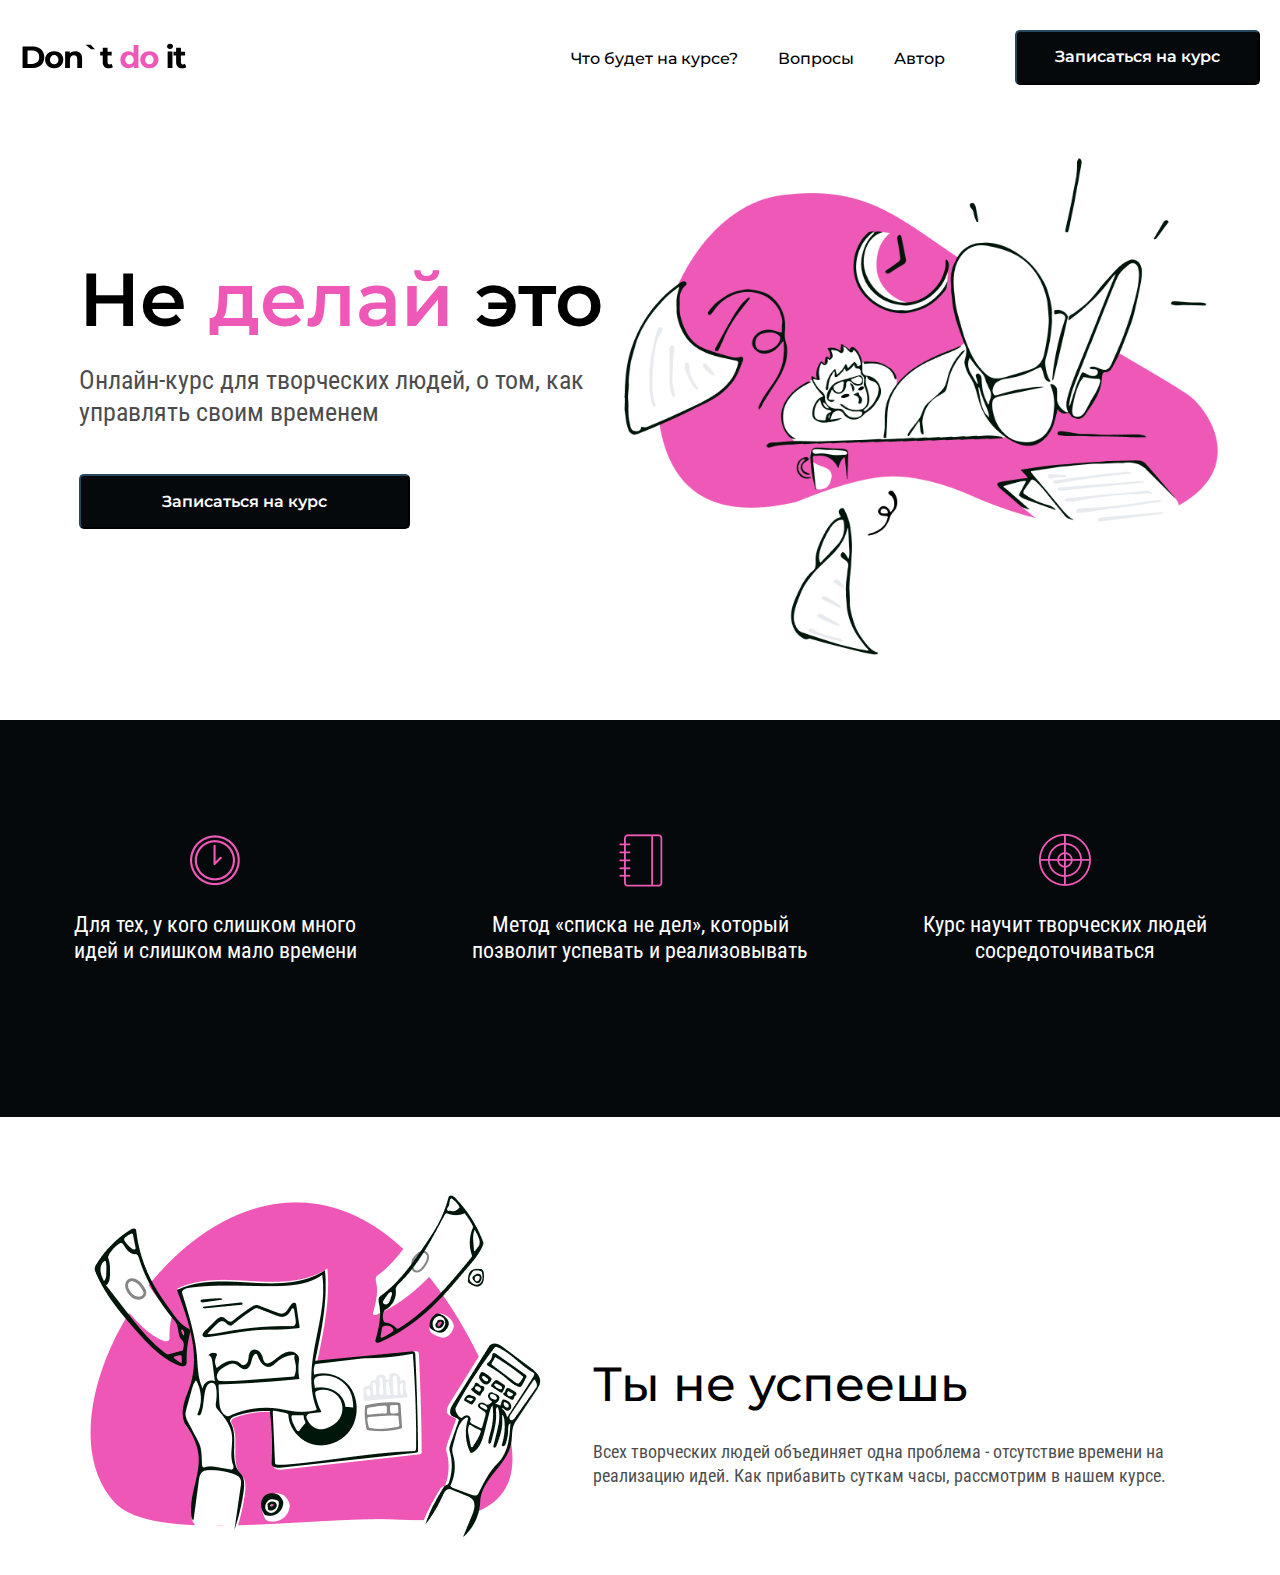
==== lw7/index.html @ a8d950de "Add 5, 6, 7 lw" ====
<!DOCTYPE html>
<html lang="ru">
<head>
    <title>Don't do it</title>
    <meta charset="UTF-8" />
    <meta name="viewport" content="width=device-width, initial-scale=1.0" />

    <link rel="stylesheet" href="css/style.css" />

    <link href="https://fonts.googleapis.com/css2?family=Roboto+Condensed&display=swap" rel="stylesheet" />
    <link href="https://fonts.googleapis.com/css2?family=Montserrat:wght@500;600;700&family=Roboto+Condensed&display=swap" rel="stylesheet" />
</head>

<body>
    <div class="main-container">
        <header class="header__wrap">
            <a href="#">
                <img class="header__logo-icon" src="images/header__menu_black-logo.svg" alt="Логотип Don't do it" />
            </a>

            <menu class="header__menu">
                <li class="header__menu-item">
                    <a href="#">Что будет на курсе?</a>
                </li>
                <li class="header__menu-item">
                    <a href="#">Вопросы</a>
                </li>
                <li class="header__menu-item">
                    <a href="#">Автор</a>
                </li>
            </menu>

            <button class="header__action-button">
                Записаться на курс
            </button>

            <div class="header__mobile-menu-button"></div>
        </header>
    </div>

    <div class="main-container">
        <div class="banner">
            <div class="banner__text-wrap">
                <h1 class="banner__main-header">
                    Не <span class="marker-text">делай</span> это
                </h1>

                <p class="banner__subtitle">
                    Онлайн-курс для творческих людей, о том, как управлять своим временем
                </p>

                <button class="banner__button">
                    Записаться на курс
                </button>
            </div>

            <div class="banner__image-wrap">
                <img src="images/banner_image.png" class="banner__image" alt="Курс Не делай это" />
            </div>
        </div>
    </div>

    <section class="skills">
        <div class="skills__item-wrap">
            <img src="images/skills_time.png" alt="Иконка время" />
            <p class="skills__item-text">
                Для тех, у кого слишком много<br /> идей и слишком мало времени
            </p>
        </div>

        <div class="skills__item-wrap">
            <img src="images/skills_notebook.png" alt="Иконка заметки">
            <p class="skills__item-text">
                Метод «списка не дел», который <br /> позволит успевать и реализовывать
            </p>
        </div>

        <div class="skills__item-wrap">
            <img src="images/skills_target.png" alt="Иконка цель" />
            <p class="skills__item-text">
                Курс научит творческих людей сосредоточиваться
            </p>
        </div>
    </section>

    <div class="main-container">
        <section class="problems">
            <div class="problems__content-wrap">
                <div class="problems__image-left-wrap">
                    <img src="images/problems_tasks.png" class="problems__image" alt="Картинка многозадачность" />
                </div>

                <div class="problems__right-wrap">
                    <h3 class="section_header problems__section-header">Ты не успеешь</h3>
                    <p class="problems__description">
                        Всех творческих людей объединяет одна проблема - отсутствие времени на<br /> реализацию идей.
                        Как прибавить суткам часы, рассмотрим в нашем курсе.
                    </p>
                </div>
            </div>

<!--        <div class="problems__content-wrap" style="margin-top: 79px">-->
<!--            <div class="problems__left-wrap">-->
<!--                <div class="problems__left-text-wrap ">-->
<!--                    <h3 class="section_header problems__section-header-right">Опять дедлайн</h3>-->
<!--                    <p class="problems__description">-->
<!--                        В мире, где столько всего интересного, когда же успевать жить?-->
<!--                    </p>-->
<!--                </div>-->
<!--            </div>-->
<!--            <div class="problems__image-right-wrap">-->
<!--                <img src="images/problems_deadline.png" class="" alt="Картинка многозадачность" />-->
<!--            </div>-->
<!--        </div>-->
        </section>
    </div>

<!--<section class="you-can">-->
<!--    <h3 class="you-can__section-header section_header">На курсе ты <span class="marker-text">сможешь</span></h3>-->
<!--    <div class="you_can__card-wrap">-->
<!--        <div class="you-can__card highlight-background">-->
<!--            <img src="images/you_can_one.png" class="you-can__card-icon" alt="" />-->
<!--            <p class="you-can__description highlight-text">-->
<!--                Понять, что нужно делать, а что делать не стоит.-->
<!--            </p>-->
<!--        </div>-->

<!--        <div class="you-can__card highlight-background">-->
<!--            <img src="images/you_can_two.png" class="you-can__card-icon" alt="" />-->
<!--            <p class="you-can__description highlight-text">-->
<!--                Перестать себя искусственно ограничивать.-->
<!--            </p>-->
<!--        </div>-->

<!--        <div class="you-can__card highlight-background">-->
<!--            <img src="images/you_can_three.png" class="you-can__card-icon" alt="" />-->
<!--            <p class="you-can__description highlight-text">-->
<!--                Определить сильные стороны и начать использовать слабые.-->
<!--            </p>-->
<!--        </div>-->

<!--        <div class="you-can__card highlight-background">-->
<!--            <img src="images/you_can_four.png" class="you-can__card-icon" alt="" />-->
<!--            <p class="you-can__description highlight-text">-->
<!--                Научиться достигать любой цели в 3 понятных шага.-->
<!--            </p>-->
<!--        </div>-->

<!--        <div class="you-can__card highlight-background">-->
<!--            <img src="images/you_can_five.png" class="you-can__card-icon" alt="" />-->
<!--            <p class="you-can__description highlight-text">-->
<!--                Сотрудничать эффективно и с правильными людьми.-->
<!--            </p>-->
<!--        </div>-->

<!--        <div class="you-can__card highlight-background">-->
<!--            <img src="images/you_can_six.png" class="you-can__card-icon" alt="" />-->
<!--            <p class="you-can__description highlight-text">-->
<!--                Оптимизировать общение с клиентами и проведение совещаний.-->
<!--            </p>-->
<!--        </div>-->
<!--    </div>-->
<!--</section>-->

<!--<footer class="highlight-background footer-wrap">-->
<!--    <div class="footer__light-logotype">-->
<!--        <img src="images/footer_light_logotype.png" alt="Логотип don't do it" />-->
<!--    </div>-->
<!--</footer>-->

</body>
---- lw7/css/style.css ----
body
{
     margin: 0;
     padding: 0;

     color: #000;
     background-color: #fff;
}

a
{
     text-decoration: none;
     color: #000000;
}


/*screen width*/
.main-container
{
     margin: 0 auto;
     padding: 0 20px;
     max-width: 1680px;
}


/*h1-h6*/
.section_header
{
     font: normal 500 48px/59px 'Montserrat', sans-serif;
}


/*colors*/
.marker-text
{
     color: #EE58B6
}


/*header*/
.header__wrap
{
     margin: 30px 0 0 0;
     padding: 0;
     height: 55px;

     display: flex;
     flex-direction: row;
     align-items: center;
}

.header__logo-icon
{
     margin-left: 2px;
     margin-top: 1px;
}

.header__menu
{
     display: none;
}

.header__action-button
{
     display: none;
}

.header__mobile-menu-button
{
     width: 55px;
     height: 55px;
     margin-left: auto;

     background-color: #05090C;
     border-radius: 5px;
}


/*banner*/
.banner
{
     margin: 42px 0 0 0;
     display: flex;
     justify-content: space-between;
     align-items: center;
     flex-direction: column-reverse;
}

.banner__text-wrap
{
     margin-left: 0;
     text-align: center;
}

.banner__main-header
{
     margin: 0;
     font: normal 600 40px/122.35% 'Montserrat', sans-serif;
}

.banner__subtitle
{
     margin-top: 20px;
     margin-bottom: 28px;
     max-width: 545px;

     font: normal 400 21px/120% 'Roboto Condensed', sans-serif;
     opacity: 0.7;
}

.banner__button
{
     margin-top: 0;

     padding: 18px 38px 17px;
     border-radius: 5px;

     text-align: center;
     font:  normal 600 16px/16px  'Montserrat', sans-serif;

     background-color: #05090C;
     border-color: #05090C;
     color: #FFFFFF;
}

.banner__image-wrap
{
     display: flex;
     justify-content: center;
}

.banner__image
{
     margin: 0;
     max-width: 400px;
     width: 90%;
}


/*skills*/
.skills
{
     margin-top: 65px;
     padding: 40px 0 40px 0;

     display: flex;
     flex-wrap: wrap;
     justify-content: center;

     background-color: #05090C;
     color: #fff;
}

.skills__item-wrap
{
     margin: 25px 0;
     width: 337px;
     text-align: center;
}

.skills__item-text
{
     margin-top: 18px;
     margin-bottom: 0;
     font: normal 400 19px/120% 'Roboto Condensed', sans-serif;
}


/*problems*/
.problems
{
     margin-top: 72px;
     margin-bottom: 35px;
}

.problems__content-wrap
{
     display: flex;
     justify-content: center;
}

.problems__image-left-wrap
{
     flex-grow: 1;
     display: flex;
     justify-content: flex-end;

}
.problems__image-right-wrap
{
     flex-grow: 1;
     display: flex;
     justify-content: flex-start;
     margin-right: 100px;
}

.problems__image
{
     padding: 0 26px;
}

.problems__description
{
     font: normal 400 18px/135% 'Roboto Condensed', sans-serif;
     opacity: 0.7;
}

.problems__right-wrap
{
     align-self: center;
     padding: 0 52px 0 26px;
     flex-grow: 1;
}

.problems__left-wrap
{
     align-self: center;
     padding: 0 171px 0 0;
     flex-grow: 1;
     display: flex;
     justify-content: flex-end;
}

.problems__section-header-right
{
     margin: 9px 0 26px 0;
}

.problems__section-header
{
     margin: 132px 0 26px 0;
}

.problems__left-text-wrap
{
     max-width: 516px;
}


/*you_can*/
.you-can
{
     margin-top: 85px;

     display: flex;
     flex-direction: column;
     justify-content: center;
}

.you_can__card-wrap
{
     max-width: 1300px;
     margin: auto;

     display: flex;
     flex-wrap: wrap;
     justify-content: center;
}

.you-can__description
{
     font: normal 400 18px/21px 'Roboto Condensed', sans-serif;
}

.you-can__card
{
     margin: 0 14px 28px 18px;
     padding: 32px 37px 28px;
     max-width: 282px;

     border-radius: 7px;
}

.you-can__section-header
{
     text-align: center;
     margin-bottom: 59px;
}


/*footer*/
footer
{
     padding: 30px 0 37px;
     display: flex;
     justify-content: center;
}

.footer-wrap
{
     margin-top: 260px;
}

@media screen and (min-width: 480px)
{
     /*banner*/
     .banner__main-header
     {
          font-size: 58px;
     }

     .banner__subtitle
     {
          font-size: 26px;
     }

     .banner__button
     {
          padding: 18px 81px 17px;
     }

     /*skills*/
     .skills__item-wrap
     {
          margin: 25px 44px;
     }

     .skills__item-text
     {
          font-size: 22px;
     }
}

@media screen and (min-width: 768px)
{
     /*header*/
     .header__action-button
     {
          margin: 0 0 0 auto;
          padding: 17px 38px 18px 38px;
          border-radius: 5px;
          display: block;

          text-align: center;
          font:  normal 600 16px/16px  'Montserrat', sans-serif;

          background-color: #05090C;
          border-color: #05090C;

          color: #FFFFFF;
     }

     .header__mobile-menu-button
     {
          margin-left: 70px;
     }

     /*banner*/
     .banner
     {
          margin: 43px 42px 0 42px;
     }

     .banner__main-header
     {
          font-size: 75px;
     }

     .banner__button
     {
          margin-top: 18px;
     }
}

@media screen and (min-width: 1024px)
{
     /*header*/
     .header__menu
     {
          display: flex;
          margin: 2px 70px 0 auto;
          padding-inline-start: 0;

          font:  normal 500 16px/20px  'Montserrat', sans-serif;
     }

     .header__menu-item
     {
          margin-left: 40px;
          list-style-type: none;
     }

     .header__action-button
     {
          margin-left: 0;
     }

     .header__mobile-menu-button
     {
          display: none;
     }
}

@media screen and (min-width: 1150px)
{
     /*banner*/
     .banner
     {
          flex-direction: row;
     }

     .banner__text-wrap
     {
          margin-left: 17px;
          text-align: start;
          min-width: 545px;
     }

     .banner__image-wrap
     {
          justify-content: flex-end;
     }

     .banner__image
     {
          margin-top: 30px;
          max-width: 762px;
          width: 100%;
     }

     /*skills*/
     .skills
     {
          padding: 85px 0 128px 0;
     }
}

@media screen and (min-width: 1366px)
{
     /*header*/

     .header__menu
     {
          margin-right: 99px;
     }

     .header__menu-item
     {
          margin-left: 87px;
     }

     /*banner*/
     .banner
     {
          justify-content: space-around;
     }
}

@media screen and (min-width: 1680px)
{
     /*banner*/
     .banner
     {
          margin-right: 85px;
          justify-content: space-between;
     }

     .banner__main-header
     {
          font-size: 100px;
     }

     .banner__image
     {
          max-width: 762px;
          width: 100%;
     }
}
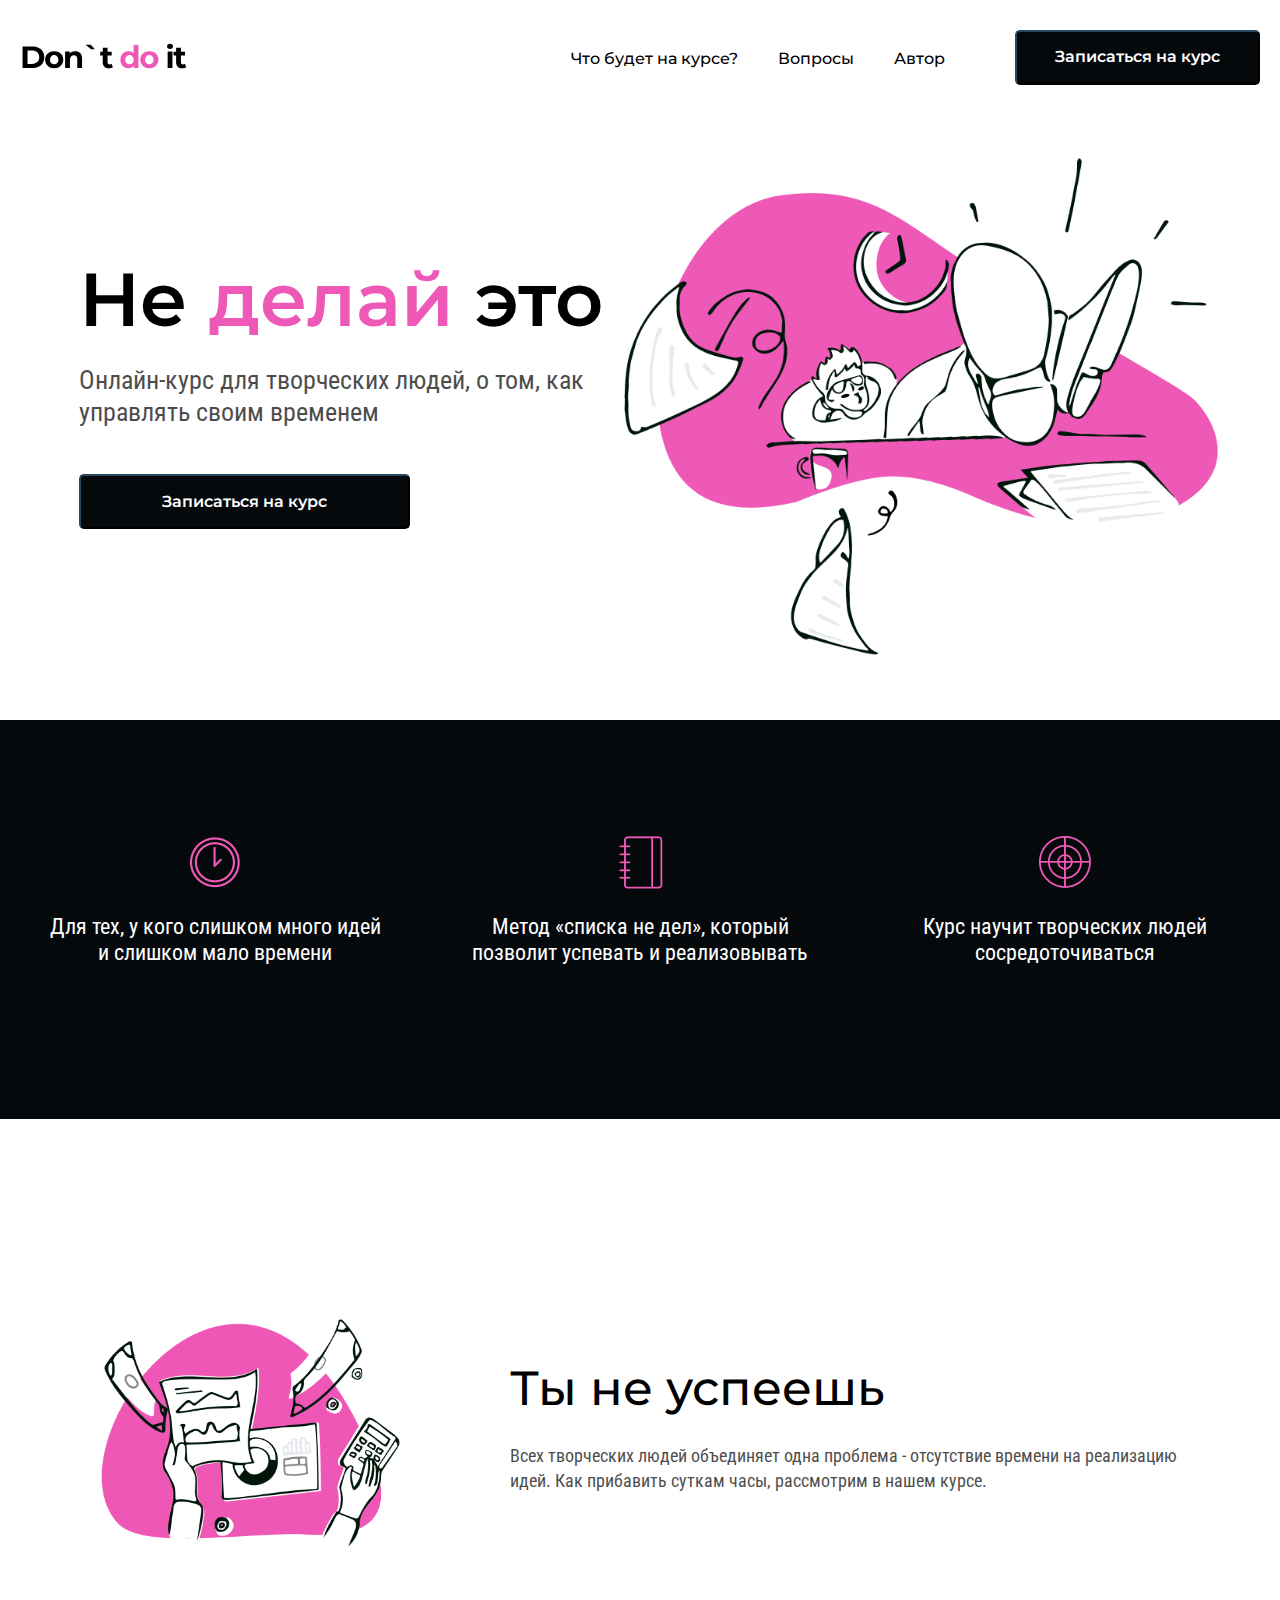
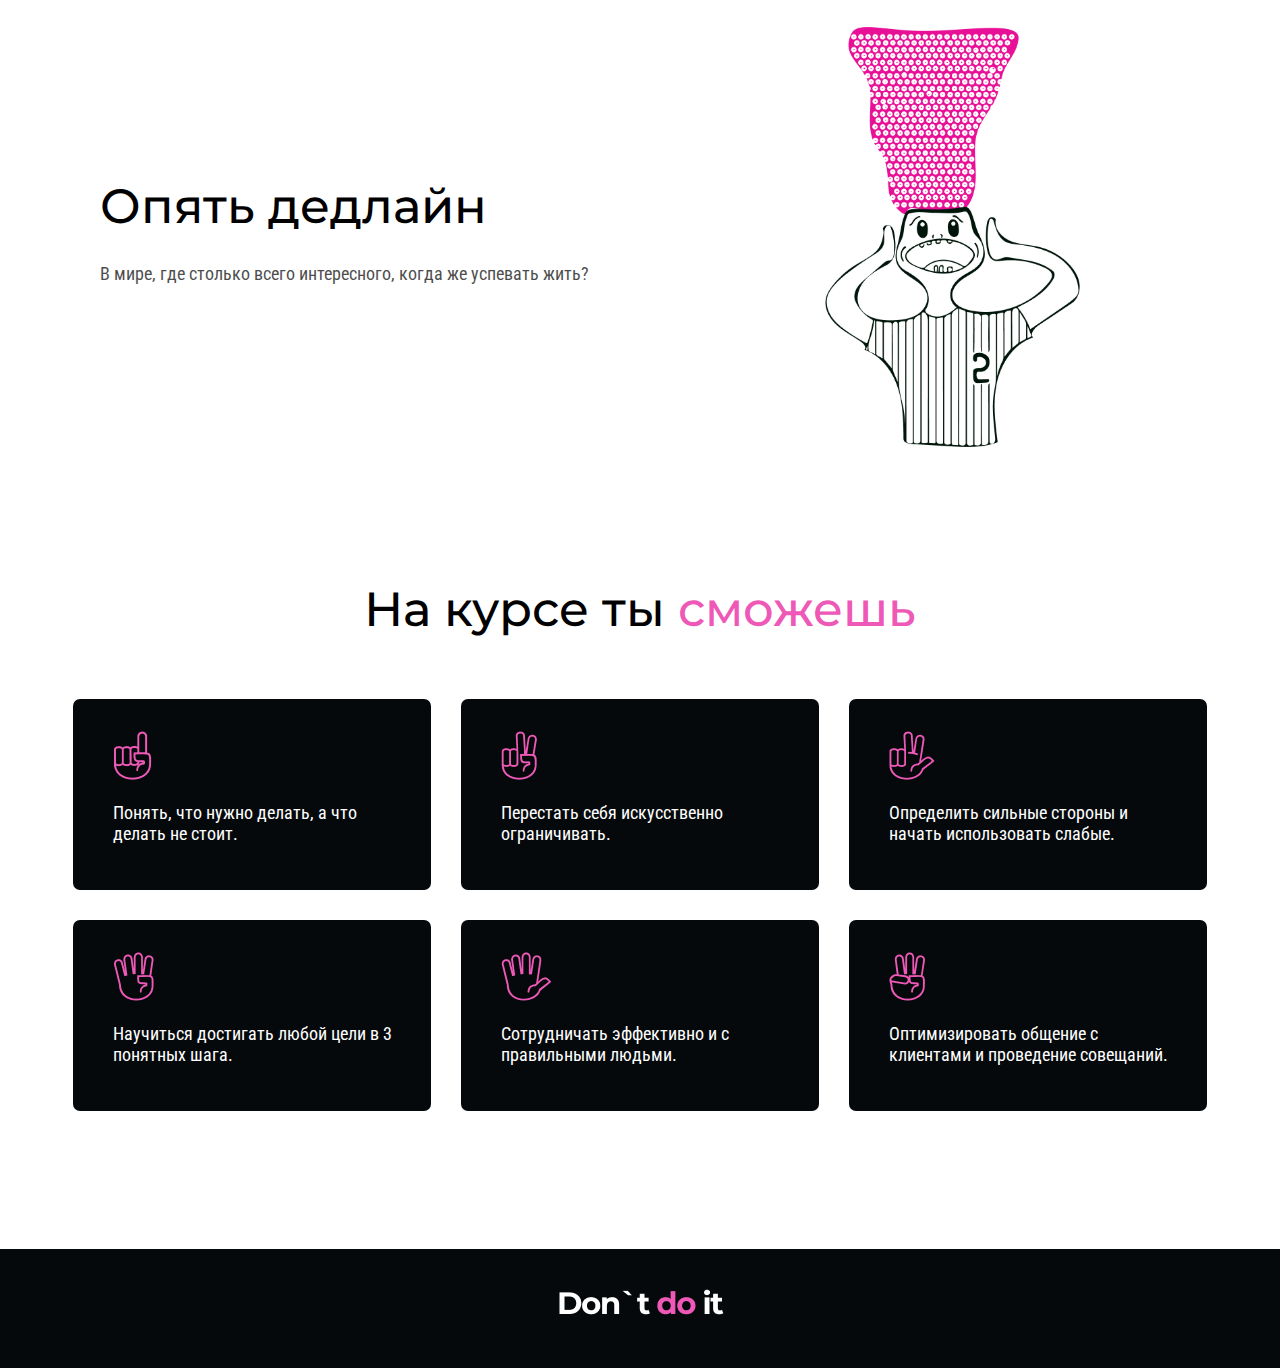
==== commit a5e0f314: "add lw7" ====
--- a/lw7/index.html
+++ b/lw7/index.html
@@ -64,14 +64,14 @@
         <div class="skills__item-wrap">
             <img src="images/skills_time.png" alt="Иконка время" />
             <p class="skills__item-text">
-                Для тех, у кого слишком много<br /> идей и слишком мало времени
+                Для тех, у кого слишком много идей и слишком мало времени
             </p>
         </div>
 
         <div class="skills__item-wrap">
             <img src="images/skills_notebook.png" alt="Иконка заметки">
             <p class="skills__item-text">
-                Метод «списка не дел», который <br /> позволит успевать и реализовывать
+                Метод «списка не дел», который позволит успевать и реализовывать
             </p>
         </div>
 
@@ -83,7 +83,8 @@
         </div>
     </section>
 
-    <div class="main-container">
+
+    <div class="middle-container">
         <section class="problems">
             <div class="problems__content-wrap">
                 <div class="problems__image-left-wrap">
@@ -93,79 +94,80 @@
                 <div class="problems__right-wrap">
                     <h3 class="section_header problems__section-header">Ты не успеешь</h3>
                     <p class="problems__description">
-                        Всех творческих людей объединяет одна проблема - отсутствие времени на<br /> реализацию идей.
+                        Всех творческих людей объединяет одна проблема - отсутствие времени на реализацию идей.
                         Как прибавить суткам часы, рассмотрим в нашем курсе.
                     </p>
                 </div>
             </div>
 
-<!--        <div class="problems__content-wrap" style="margin-top: 79px">-->
-<!--            <div class="problems__left-wrap">-->
-<!--                <div class="problems__left-text-wrap ">-->
-<!--                    <h3 class="section_header problems__section-header-right">Опять дедлайн</h3>-->
-<!--                    <p class="problems__description">-->
-<!--                        В мире, где столько всего интересного, когда же успевать жить?-->
-<!--                    </p>-->
-<!--                </div>-->
-<!--            </div>-->
-<!--            <div class="problems__image-right-wrap">-->
-<!--                <img src="images/problems_deadline.png" class="" alt="Картинка многозадачность" />-->
-<!--            </div>-->
-<!--        </div>-->
+            <div class="problems__content-wrap problems__content-reverse">
+                <div class="problems__left-wrap">
+                    <div class="problems__left-text-wrap">
+                        <h3 class="section_header problems__section-header">Опять дедлайн</h3>
+                        <p class="problems__description">
+                            В мире, где столько всего интересного, когда же успевать жить?
+                        </p>
+                    </div>
+                </div>
+                <div class="problems__image-right-wrap">
+                    <img src="images/problems_deadline.png" class="problems__image" alt="Картинка многозадачность" />
+                </div>
+            </div>
         </section>
     </div>
 
-<!--<section class="you-can">-->
-<!--    <h3 class="you-can__section-header section_header">На курсе ты <span class="marker-text">сможешь</span></h3>-->
-<!--    <div class="you_can__card-wrap">-->
-<!--        <div class="you-can__card highlight-background">-->
-<!--            <img src="images/you_can_one.png" class="you-can__card-icon" alt="" />-->
-<!--            <p class="you-can__description highlight-text">-->
-<!--                Понять, что нужно делать, а что делать не стоит.-->
-<!--            </p>-->
-<!--        </div>-->
+    <div class="main-container">
+        <section class="you-can">
+            <h3 class="you-can__section-header section_header">На курсе ты <span class="marker-text">сможешь</span></h3>
+            <div class="you_can__card-wrap">
+                <div class="you-can__card ">
+                    <img src="images/you_can_one.png" alt="" />
+                    <p class="you-can__description">
+                        Понять, что нужно делать, а что делать не стоит.
+                    </p>
+                </div>
 
-<!--        <div class="you-can__card highlight-background">-->
-<!--            <img src="images/you_can_two.png" class="you-can__card-icon" alt="" />-->
-<!--            <p class="you-can__description highlight-text">-->
-<!--                Перестать себя искусственно ограничивать.-->
-<!--            </p>-->
-<!--        </div>-->
+                <div class="you-can__card">
+                    <img src="images/you_can_two.png" class="you-can__card-icon" alt="" />
+                    <p class="you-can__description">
+                        Перестать себя искусственно ограничивать.
+                    </p>
+                </div>
 
-<!--        <div class="you-can__card highlight-background">-->
-<!--            <img src="images/you_can_three.png" class="you-can__card-icon" alt="" />-->
-<!--            <p class="you-can__description highlight-text">-->
-<!--                Определить сильные стороны и начать использовать слабые.-->
-<!--            </p>-->
-<!--        </div>-->
+                <div class="you-can__card">
+                    <img src="images/you_can_three.png" class="you-can__card-icon" alt="" />
+                    <p class="you-can__description">
+                        Определить сильные стороны и начать использовать слабые.
+                    </p>
+                </div>
 
-<!--        <div class="you-can__card highlight-background">-->
-<!--            <img src="images/you_can_four.png" class="you-can__card-icon" alt="" />-->
-<!--            <p class="you-can__description highlight-text">-->
-<!--                Научиться достигать любой цели в 3 понятных шага.-->
-<!--            </p>-->
-<!--        </div>-->
+                <div class="you-can__card">
+                    <img src="images/you_can_four.png" class="you-can__card-icon" alt="" />
+                    <p class="you-can__description">
+                        Научиться достигать любой цели в 3 понятных шага.
+                    </p>
+                </div>
 
-<!--        <div class="you-can__card highlight-background">-->
-<!--            <img src="images/you_can_five.png" class="you-can__card-icon" alt="" />-->
-<!--            <p class="you-can__description highlight-text">-->
-<!--                Сотрудничать эффективно и с правильными людьми.-->
-<!--            </p>-->
-<!--        </div>-->
+                <div class="you-can__card">
+                    <img src="images/you_can_five.png" class="you-can__card-icon" alt="" />
+                    <p class="you-can__description">
+                        Сотрудничать эффективно и с правильными людьми.
+                    </p>
+                </div>
 
-<!--        <div class="you-can__card highlight-background">-->
-<!--            <img src="images/you_can_six.png" class="you-can__card-icon" alt="" />-->
-<!--            <p class="you-can__description highlight-text">-->
-<!--                Оптимизировать общение с клиентами и проведение совещаний.-->
-<!--            </p>-->
-<!--        </div>-->
-<!--    </div>-->
-<!--</section>-->
+                <div class="you-can__card">
+                    <img src="images/you_can_six.png" class="you-can__card-icon" alt="" />
+                    <p class="you-can__description">
+                        Оптимизировать общение с клиентами и проведение совещаний.
+                    </p>
+                </div>
+            </div>
+        </section>
+    </div>
 
-<!--<footer class="highlight-background footer-wrap">-->
-<!--    <div class="footer__light-logotype">-->
-<!--        <img src="images/footer_light_logotype.png" alt="Логотип don't do it" />-->
-<!--    </div>-->
-<!--</footer>-->
-
+    <footer class="footer-wrap">
+        <div class="footer__light-logotype">
+            <img src="images/footer_light_logotype.png" alt="Логотип don't do it" />
+        </div>
+    </footer>
 </body>--- a/lw7/css/style.css
+++ b/lw7/css/style.css
@@ -22,11 +22,18 @@
      max-width: 1680px;
 }
 
+.middle-container
+{
+     margin: 0 auto;
+     padding: 0 20px;
+     max-width: 438px;
+}
+
 
 /*h1-h6*/
 .section_header
 {
-     font: normal 500 48px/59px 'Montserrat', sans-serif;
+     font: normal 500 34px/59px 'Montserrat', sans-serif;
 }
 
 
@@ -169,7 +176,7 @@
 /*problems*/
 .problems
 {
-     margin-top: 72px;
+     margin-top: 65px;
      margin-bottom: 35px;
 }
 
@@ -177,70 +184,76 @@
 {
      display: flex;
      justify-content: center;
-}
-
-.problems__image-left-wrap
+     flex-direction: column;
+}
+
+.problems__image-left-wrap, .problems__right-wrap
+{
+     text-align: center;
+}
+
+.problems__image-right-wrap
 {
      flex-grow: 1;
      display: flex;
-     justify-content: flex-end;
-
-}
-.problems__image-right-wrap
-{
-     flex-grow: 1;
-     display: flex;
-     justify-content: flex-start;
-     margin-right: 100px;
+     justify-content: center;
+     margin-right: 0;
 }
 
 .problems__image
 {
-     padding: 0 26px;
+     max-width: 300px;
+     max-height: 420px;
 }
 
 .problems__description
 {
+     padding-top: 8px;
      font: normal 400 18px/135% 'Roboto Condensed', sans-serif;
      opacity: 0.7;
 }
 
 .problems__right-wrap
 {
+     padding-left: 0;
      align-self: center;
-     padding: 0 52px 0 26px;
      flex-grow: 1;
 }
 
 .problems__left-wrap
 {
      align-self: center;
-     padding: 0 171px 0 0;
      flex-grow: 1;
      display: flex;
-     justify-content: flex-end;
+     text-align: center;
 }
 
 .problems__section-header-right
 {
-     margin: 9px 0 26px 0;
+     margin: 7px 0 0 0;
 }
 
 .problems__section-header
 {
-     margin: 132px 0 26px 0;
+     margin: 7px 0 0 0;
 }
 
 .problems__left-text-wrap
 {
      max-width: 516px;
+}
+
+.problems__content-reverse
+{
+     margin-top: 45px;
+     flex-direction: column-reverse;
 }
 
 
 /*you_can*/
 .you-can
 {
-     margin-top: 85px;
+     margin-top: 0;
 
      display: flex;
      flex-direction: column;
@@ -264,17 +277,22 @@
 
 .you-can__card
 {
-     margin: 0 14px 28px 18px;
-     padding: 32px 37px 28px;
-     max-width: 282px;
+     margin: 0 0 29px 0;
+     padding: 32px 27px 28px 27px;
+     max-width: 291px;
+     width: 100%;
 
      border-radius: 7px;
+
+     background-color: #05090C;
+     color: #fff;
 }
 
 .you-can__section-header
 {
      text-align: center;
-     margin-bottom: 59px;
+     margin-bottom: 30px;
+     line-height: 59px;
 }
 
 
@@ -288,7 +306,8 @@
 
 .footer-wrap
 {
-     margin-top: 260px;
+     margin-top: 45px;
+     background-color: #05090C;
 }
 
 @media screen and (min-width: 480px)
@@ -318,6 +337,26 @@
      .skills__item-text
      {
           font-size: 22px;
+     }
+
+     .section_header
+     {
+          font-size: 48px;
+     }
+}
+
+@media screen and (min-width: 600px)
+{
+     .you-can__card
+     {
+          margin: 0 10px 29px 10px;
+          padding: 32px 27px 28px 40px;
+          width: 33%;
+     }
+
+     .footer-wrap
+     {
+          margin-top: 58px;
      }
 }
 
@@ -360,6 +399,11 @@
      {
           margin-top: 18px;
      }
+
+     .you-can__section-header
+     {
+          margin-bottom: 60px;
+     }
 }
 
 @media screen and (min-width: 1024px)
@@ -389,10 +433,28 @@
      {
           display: none;
      }
+
+     .footer-wrap
+     {
+          margin-top: 108px;
+     }
+
+     .you-can__card
+     {
+          margin: 0 15px 30px 15px;
+
+     }
 }
 
 @media screen and (min-width: 1150px)
 {
+     .middle-container
+     {
+          margin: 0 auto;
+          padding: 0 100px;
+          max-width: 1136px;
+     }
+
      /*banner*/
      .banner
      {
@@ -421,7 +483,58 @@
      /*skills*/
      .skills
      {
-          padding: 85px 0 128px 0;
+          padding: 87px 0 128px 0;
+     }
+
+     /*problems*/
+     .problems
+     {
+          margin-top: 196px;
+     }
+
+     .problems__content-wrap
+     {
+          flex-direction: row;
+     }
+
+     .problems__image-left-wrap
+     {
+          flex-grow: 1;
+          display: flex;
+          text-align: start;
+     }
+
+     .problems__right-wrap
+     {
+          padding-left: 110px;
+          text-align: start;
+     }
+
+     .problems__content-reverse
+     {
+          margin-top: 79px;
+          flex-direction: row;
+     }
+
+     .problems__left-wrap
+     {
+          text-align: start;
+     }
+
+     .problems__image-right-wrap
+     {
+          justify-content: flex-end;
+          margin-right: 100px;
+     }
+
+     .you-can
+     {
+          margin-top: 85px;
+     }
+
+     .you-can__section-header
+     {
+          font-size: 48px;
      }
 }
 
@@ -444,6 +557,18 @@
      {
           justify-content: space-around;
      }
+
+     /*problems*/
+     .problems__image
+     {
+          max-width: 453px;
+          max-height: 662px;
+     }
+
+     .footer-wrap
+     {
+          margin-top: 259px;
+     }
 }
 
 @media screen and (min-width: 1680px)
